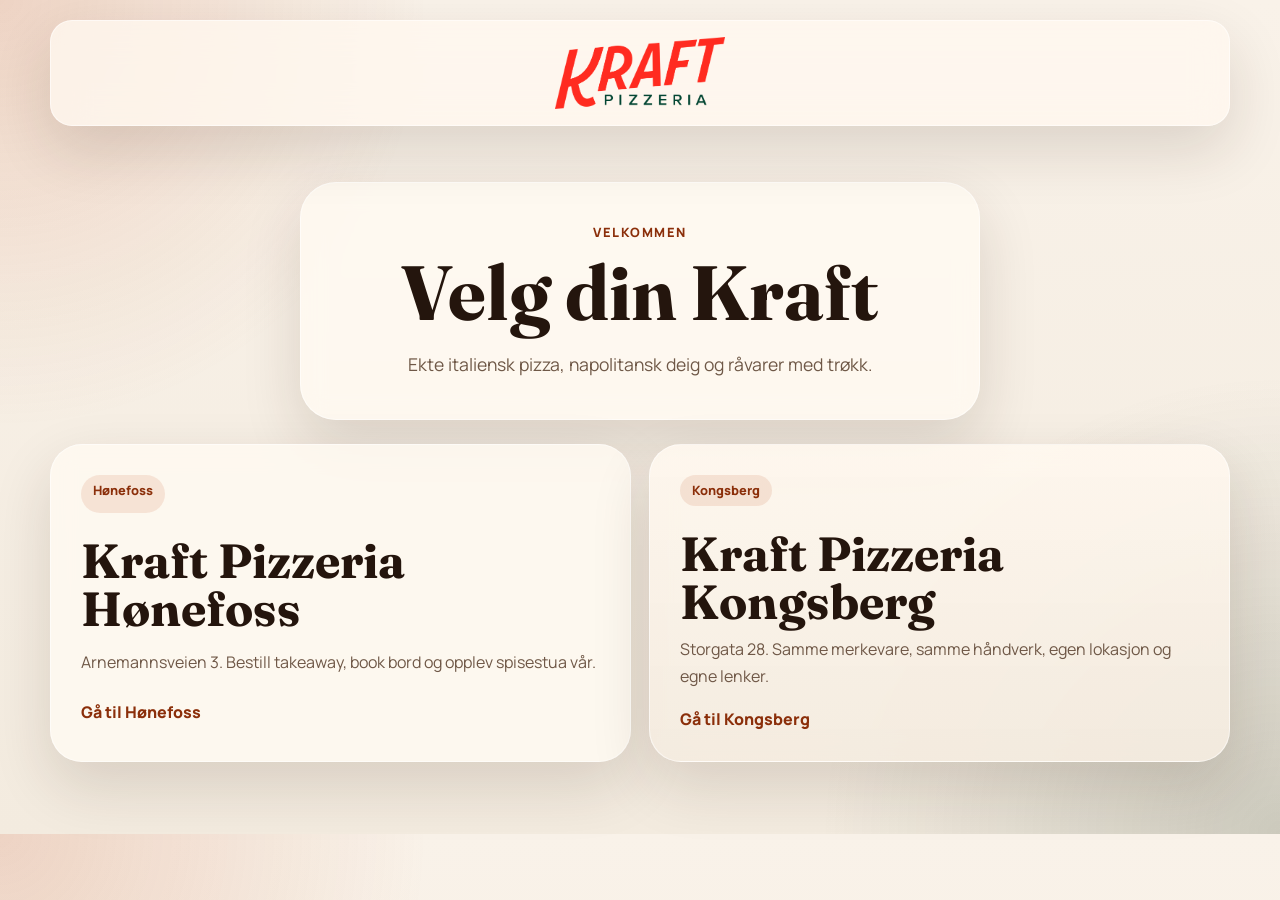
==== index.html @ 5636f3ab "Initial commit for Kraft Pizzeria site" ====
<!DOCTYPE html>
<html lang="no">
  <head>
    <meta charset="UTF-8" />
    <meta name="viewport" content="width=device-width, initial-scale=1.0" />
    <title>Velg din Kraft | Kraft Pizzeria</title>
    <meta
      name="description"
      content="Velg din Kraft. Ekte italiensk pizza, napolitansk deig og råvarer med trøkk."
    />
    <link rel="canonical" href="https://kraftpizzeria.no/" />
    <link rel="icon" type="image/png" href="KRAFT_Logo.png" />
    <link rel="apple-touch-icon" href="KRAFT_Logo.png" />
    <meta name="theme-color" content="#b64a1b" />
    <meta property="og:type" content="website" />
    <meta property="og:locale" content="nb_NO" />
    <meta property="og:site_name" content="Kraft Pizzeria" />
    <meta property="og:title" content="Velg din Kraft | Kraft Pizzeria" />
    <meta
      property="og:description"
      content="Ekte italiensk pizza, napolitansk deig og råvarer med trøkk."
    />
    <meta property="og:url" content="https://kraftpizzeria.no/" />
    <meta property="og:image" content="https://kraftpizzeria.no/honefoss-fasade.jpg" />
    <meta property="og:image:alt" content="Kraft Pizzeria" />
    <meta name="twitter:card" content="summary_large_image" />
    <meta name="twitter:title" content="Velg din Kraft | Kraft Pizzeria" />
    <meta
      name="twitter:description"
      content="Ekte italiensk pizza, napolitansk deig og råvarer med trøkk."
    />
    <meta name="twitter:image" content="https://kraftpizzeria.no/honefoss-fasade.jpg" />
    <link rel="preconnect" href="https://fonts.googleapis.com" />
    <link rel="preconnect" href="https://fonts.gstatic.com" crossorigin />
    <link
      href="https://fonts.googleapis.com/css2?family=Fraunces:wght@500;700&family=Manrope:wght@400;500;700;800&display=swap"
      rel="stylesheet"
    />
    <link rel="stylesheet" href="styles.css" />
  </head>
  <body class="landing-page">
    <div class="site-shell">
      <header class="topbar topbar-landing">
        <a class="brand" href="./" aria-label="Kraft Pizzeria">
          <img src="KRAFT_Logo.png" alt="Kraft Pizzeria" />
        </a>
      </header>

      <main class="landing-main">
        <section class="landing-hero">
          <div class="hero-copy selector-copy">
            <p class="eyebrow">Velkommen</p>
            <h1>Velg din Kraft</h1>
            <p class="lead">
              Ekte italiensk pizza, napolitansk deig og råvarer med trøkk.
            </p>
          </div>
        </section>

        <section class="selector-grid" aria-label="Velg lokasjon">
          <a class="selector-card" href="./honefoss/">
            <span class="menu-tag">Hønefoss</span>
            <h2>Kraft Pizzeria Hønefoss</h2>
            <p>Arnemannsveien 3. Bestill takeaway, book bord og opplev spisestua vår.</p>
            <span class="selector-arrow">Gå til Hønefoss</span>
          </a>

          <a class="selector-card selector-card-alt" href="./kongsberg/">
            <span class="menu-tag">Kongsberg</span>
            <h2>Kraft Pizzeria Kongsberg</h2>
            <p>Storgata 28. Samme merkevare, samme håndverk, egen lokasjon og egne lenker.</p>
            <span class="selector-arrow">Gå til Kongsberg</span>
          </a>
        </section>
      </main>
    </div>
  </body>
</html>
---- styles.css ----
:root {
  --bg: #f5efe4;
  --bg-strong: #e8ddcb;
  --paper: rgba(255, 250, 242, 0.82);
  --paper-strong: #fff8ef;
  --text: #24150d;
  --muted: #6f5847;
  --line: rgba(36, 21, 13, 0.1);
  --accent: #ba4a1b;
  --accent-dark: #8b2f0a;
  --olive: #304333;
  --shadow: 0 24px 60px rgba(49, 26, 15, 0.14);
}

* {
  box-sizing: border-box;
}

html {
  scroll-behavior: smooth;
}

body {
  margin: 0;
  font-family: "Manrope", sans-serif;
  color: var(--text);
  line-height: 1.5;
  background:
    radial-gradient(circle at top left, rgba(186, 74, 27, 0.18), transparent 28%),
    radial-gradient(circle at bottom right, rgba(48, 67, 51, 0.2), transparent 30%),
    linear-gradient(180deg, #f9f2e9 0%, #f3ebdf 100%);
}

a {
  color: inherit;
  text-decoration: none;
}

.site-shell {
  width: min(1180px, calc(100% - 32px));
  margin: 0 auto;
  padding: 20px 0 48px;
}

body.has-mobile-bar {
  padding-bottom: 96px;
}

.topbar {
  position: sticky;
  top: 16px;
  z-index: 10;
  display: flex;
  align-items: center;
  justify-content: space-between;
  gap: 16px;
  padding: 16px 20px;
  background: rgba(255, 248, 239, 0.8);
  border: 1px solid rgba(255, 255, 255, 0.55);
  border-radius: 22px;
  backdrop-filter: blur(18px);
  box-shadow: var(--shadow);
}

.topbar-landing {
  justify-content: center;
}

.brand,
h1,
h2,
h3 {
  font-family: "Fraunces", serif;
}

.brand {
  display: inline-flex;
  align-items: center;
  flex: 0 0 auto;
}

.brand img {
  display: block;
  width: auto;
  height: 72px;
}

.nav {
  display: flex;
  gap: 24px;
  color: var(--muted);
  font-weight: 600;
}

.nav-location {
  display: inline-flex;
  align-items: center;
  justify-content: center;
  min-height: 40px;
  padding: 0 14px;
  border: 1px solid var(--line);
  border-radius: 999px;
  background: rgba(255, 248, 239, 0.55);
}

.nav-location.is-active {
  color: var(--text);
  border-color: rgba(186, 74, 27, 0.3);
  background: rgba(186, 74, 27, 0.14);
}

.location-switch-mobile {
  display: none;
}

.nav a:hover,
.card-actions a:hover {
  color: var(--accent-dark);
}

.button {
  display: inline-flex;
  align-items: center;
  justify-content: center;
  min-height: 48px;
  padding: 0 22px;
  border-radius: 999px;
  border: 1px solid transparent;
  background: var(--accent);
  color: #fff7f0;
  font-weight: 800;
  transition: transform 180ms ease, background 180ms ease, border-color 180ms ease,
    box-shadow 180ms ease;
}

.button:hover {
  transform: translateY(-1px);
  background: var(--accent-dark);
}

.button:focus-visible,
.nav a:focus-visible,
.card-actions a:focus-visible,
.faq-item summary:focus-visible {
  outline: 2px solid var(--accent-dark);
  outline-offset: 3px;
}

.button-secondary,
.button-ghost {
  color: var(--text);
  background: transparent;
  border-color: var(--line);
}

.button-small {
  min-height: 42px;
}

.hero {
  display: block;
  padding: 72px 0 48px;
}

.landing-main {
  padding: 56px 0 24px;
}

.landing-hero {
  padding: 0 0 24px;
}

.hero-copy,
.location-card,
.menu-grid article,
.quote-card,
.checklist,
.cta-panel,
.stats article {
  background: var(--paper);
  border: 1px solid rgba(255, 255, 255, 0.55);
  box-shadow: var(--shadow);
  backdrop-filter: blur(12px);
}

.reveal {
  opacity: 0;
  transform: translateY(22px);
  transition: opacity 700ms ease, transform 700ms ease;
}

.reveal.is-visible {
  opacity: 1;
  transform: translateY(0);
}

.hero-copy {
  padding: 40px;
  border-radius: 36px;
  max-width: 760px;
}

.selector-copy {
  max-width: 680px;
  margin: 0 auto;
  text-align: center;
}

.eyebrow {
  margin: 0 0 14px;
  letter-spacing: 0.12em;
  text-transform: uppercase;
  font-size: 0.8rem;
  font-weight: 800;
  color: var(--accent-dark);
}

h1 {
  margin: 0;
  font-size: clamp(3rem, 6vw, 5.6rem);
  line-height: 0.96;
}

.lead {
  max-width: 56ch;
  margin: 20px 0 0;
  color: var(--muted);
  font-size: 1.1rem;
  line-height: 1.65;
}

.hero-actions {
  display: flex;
  flex-wrap: wrap;
  gap: 14px;
  margin-top: 28px;
}

.hero-points {
  display: grid;
  gap: 10px;
  margin: 28px 0 0;
  padding: 0;
  list-style: none;
  color: var(--text);
}

.hero-points li::before {
  content: "•";
  margin-right: 10px;
  color: var(--accent);
}

.badge,
.menu-tag {
  display: inline-flex;
  width: fit-content;
  margin-bottom: 14px;
  padding: 6px 12px;
  border-radius: 999px;
  background: rgba(186, 74, 27, 0.12);
  color: var(--accent-dark);
  font-size: 0.8rem;
  font-weight: 800;
}

.muted {
  color: var(--muted);
}

.stats,
.location-grid,
.menu-grid,
.experience-layout,
.gallery-grid,
.showcase-grid,
.service-grid,
.atmosphere-grid,
.room-grid,
.faq-list,
.selector-grid {
  display: grid;
  gap: 18px;
}

.selector-grid {
  grid-template-columns: repeat(2, minmax(0, 1fr));
}

.selector-card {
  display: grid;
  gap: 10px;
  padding: 30px;
  border-radius: 32px;
  background: var(--paper);
  border: 1px solid rgba(255, 255, 255, 0.55);
  box-shadow: var(--shadow);
  backdrop-filter: blur(12px);
  transition: transform 180ms ease, box-shadow 180ms ease, border-color 180ms ease;
}

.selector-card:hover {
  transform: translateY(-2px);
  border-color: rgba(186, 74, 27, 0.28);
}

.selector-card h2 {
  margin: 0;
  font-size: clamp(2rem, 4vw, 3rem);
  line-height: 1;
}

.selector-card p {
  margin: 0;
  color: var(--muted);
  font-size: 1rem;
  line-height: 1.65;
}

.selector-arrow {
  margin-top: 8px;
  font-weight: 800;
  color: var(--accent-dark);
}

.selector-card-alt {
  background:
    linear-gradient(180deg, rgba(255, 248, 239, 0.9), rgba(244, 235, 223, 0.92));
}

.stats {
  grid-template-columns: minmax(0, 1fr);
  max-width: 420px;
}

.stats article {
  display: grid;
  gap: 8px;
  padding: 24px;
  border-radius: 24px;
}

.stats strong {
  font-size: 1.6rem;
}

.showcase-grid {
  grid-template-columns: 1.1fr 0.9fr;
  align-items: stretch;
}

.location-grid {
  max-width: 980px;
}

.location-card {
  display: grid;
  grid-template-columns: minmax(300px, 0.95fr) minmax(0, 1.05fr);
  overflow: hidden;
  border-radius: 32px;
}

.location-visual {
  min-height: 420px;
  margin: 0;
}

.location-visual img {
  display: block;
  width: 100%;
  height: 100%;
  object-fit: cover;
  object-position: center;
}

.location-copy {
  display: grid;
  align-content: center;
  gap: 16px;
  padding: 34px;
}

.location-copy h3 {
  margin: 0;
  font-size: clamp(2rem, 4vw, 3rem);
}

.location-copy p {
  margin: 0;
  color: var(--muted);
  line-height: 1.7;
}

.showcase-visual,
.showcase-content,
.service-card,
.atmosphere-card,
.room-card,
.final-image-card {
  overflow: hidden;
  border-radius: 32px;
  background: var(--paper);
  border: 1px solid rgba(255, 255, 255, 0.55);
  box-shadow: var(--shadow);
}

.showcase-visual {
  min-height: 540px;
}

.showcase-visual img,
.atmosphere-card img,
.final-image-card img {
  display: block;
  width: 100%;
  height: 100%;
  object-fit: cover;
}

.showcase-content {
  display: grid;
  align-content: center;
  gap: 22px;
  padding: 34px;
}

.showcase-content p,
.service-card p,
.atmosphere-copy p,
.final-image-copy p {
  color: var(--muted);
  line-height: 1.7;
}

.feature-list {
  display: grid;
  gap: 16px;
}

.feature-list div {
  padding-top: 16px;
  border-top: 1px solid var(--line);
}

.feature-list strong,
.service-card h3,
.atmosphere-copy h3 {
  display: block;
  margin-bottom: 6px;
  font-size: 1.2rem;
}

.service-card h3,
.atmosphere-copy h3 {
  margin-top: 0;
}

.section {
  padding-top: 78px;
}

.section-heading {
  max-width: 720px;
  margin-bottom: 28px;
}

.section-heading.narrow {
  max-width: 820px;
}

h2 {
  margin: 0;
  font-size: clamp(2rem, 4vw, 3.4rem);
  line-height: 1.05;
}

.section-heading + * {
  margin-top: 0;
}

.location-grid {
  grid-template-columns: 1fr;
  max-width: 760px;
}

.location-card,
.menu-grid article,
.quote-card,
.checklist,
.cta-panel {
  border-radius: 30px;
}

.location-card {
  padding: 28px;
}

.location-card.accent {
  background: linear-gradient(180deg, rgba(186, 74, 27, 0.12), rgba(255, 248, 239, 0.85));
}

.location-card p,
.menu-grid p,
.checklist p,
.cta-panel p,
.quote-card p {
  color: var(--muted);
  line-height: 1.65;
}

.card-actions {
  display: flex;
  flex-wrap: wrap;
  gap: 18px;
  margin-top: 20px;
  font-weight: 800;
}

.service-grid {
  grid-template-columns: repeat(3, 1fr);
}

.service-card {
  padding: 28px;
}

.service-card,
.menu-grid article,
.gallery-card,
.atmosphere-card,
.faq-item {
  scroll-margin-top: 120px;
}

.room-grid {
  grid-template-columns: repeat(2, 1fr);
}

.room-card {
  position: relative;
  min-height: 440px;
}

.room-card::after {
  content: "";
  position: absolute;
  inset: 0;
  background: linear-gradient(180deg, rgba(20, 13, 9, 0.12), rgba(20, 13, 9, 0.78));
}

.room-card img {
  display: block;
  width: 100%;
  height: 100%;
  object-fit: cover;
}

.room-card-dark::after {
  background: linear-gradient(180deg, rgba(20, 13, 9, 0.06), rgba(20, 13, 9, 0.84));
}

.room-copy {
  position: absolute;
  left: 0;
  right: 0;
  bottom: 0;
  z-index: 1;
  padding: 28px;
}

.room-copy h3,
.room-copy p {
  color: #fff2e4;
}

.room-copy h3 {
  margin: 0 0 8px;
}

.room-copy p {
  margin: 0;
  line-height: 1.7;
}

.menu-section {
  position: relative;
}

.menu-grid {
  grid-template-columns: repeat(3, 1fr);
}

.menu-grid article {
  padding: 26px;
}

.gallery-grid {
  grid-template-columns: 1.25fr 0.75fr 0.75fr;
  align-items: stretch;
}

.gallery-card {
  overflow: hidden;
  border-radius: 30px;
  background: var(--paper);
  border: 1px solid rgba(255, 255, 255, 0.55);
  box-shadow: var(--shadow);
}

.gallery-card img {
  display: block;
  width: 100%;
  height: 320px;
  object-fit: cover;
  object-position: center;
}

.gallery-card-large img {
  height: 100%;
  min-height: 100%;
}

.gallery-copy {
  padding: 22px 24px 26px;
}

.gallery-copy h3 {
  margin: 0;
  font-size: 1.5rem;
}

.gallery-copy p {
  color: var(--muted);
  line-height: 1.65;
}

.atmosphere-grid {
  grid-template-columns: 1.1fr 0.9fr 0.9fr;
  align-items: stretch;
}

.atmosphere-card {
  display: grid;
  grid-template-rows: minmax(280px, 1fr) auto;
}

.atmosphere-card img,
.room-card img,
.showcase-visual img,
.final-image-card img {
  object-position: center;
}

.atmosphere-card-large {
  grid-row: span 1;
}

.atmosphere-copy {
  padding: 22px 24px 26px;
}

.experience-layout {
  grid-template-columns: 0.85fr 1.15fr;
  align-items: start;
}

.quote-card {
  padding: 30px;
  background: linear-gradient(180deg, rgba(48, 67, 51, 0.95), rgba(31, 44, 34, 0.96));
}

.quote-card p {
  margin: 0;
  color: #f8efe4;
  font-size: 1.35rem;
  line-height: 1.45;
}

.checklist {
  display: grid;
  gap: 20px;
  padding: 28px;
}

.checklist h3,
.location-card h3,
.menu-grid h3 {
  margin: 0;
  font-size: 1.6rem;
}

.cta-panel {
  display: flex;
  align-items: center;
  justify-content: space-between;
  gap: 24px;
  padding: 34px;
  background:
    radial-gradient(circle at top right, rgba(255, 196, 104, 0.34), transparent 28%),
    linear-gradient(135deg, rgba(186, 74, 27, 0.16), rgba(255, 248, 239, 0.92));
}

.reviews-panel {
  display: grid;
  grid-template-columns: minmax(0, 1.15fr) minmax(280px, 0.85fr);
  align-items: stretch;
  background:
    radial-gradient(circle at top right, rgba(48, 67, 51, 0.22), transparent 28%),
    radial-gradient(circle at bottom left, rgba(186, 74, 27, 0.12), transparent 26%),
    linear-gradient(135deg, rgba(36, 21, 13, 0.08), rgba(255, 248, 239, 0.96));
}

.review-intro {
  max-width: 620px;
}

.review-intro h2 {
  max-width: 12ch;
}

.review-badges {
  display: flex;
  flex-wrap: wrap;
  gap: 10px;
  margin-top: 20px;
}

.review-badges span {
  display: inline-flex;
  align-items: center;
  min-height: 38px;
  padding: 0 14px;
  border-radius: 999px;
  background: rgba(255, 252, 247, 0.8);
  border: 1px solid rgba(36, 21, 13, 0.08);
  color: var(--accent-dark);
  font-size: 0.92rem;
  font-weight: 700;
}

.review-stack {
  display: grid;
  gap: 16px;
}

.rating-panel {
  display: flex;
  align-items: center;
  gap: 18px;
  padding: 20px 22px;
  border-radius: 24px;
  background: linear-gradient(180deg, rgba(255, 252, 247, 0.96), rgba(255, 246, 236, 0.92));
  border: 1px solid rgba(36, 21, 13, 0.1);
  box-shadow: 0 18px 38px rgba(32, 20, 12, 0.08);
}

.rating-score {
  font-family: "Fraunces", serif;
  font-size: clamp(2.6rem, 5vw, 4rem);
  line-height: 1;
  color: var(--accent-dark);
  min-width: 92px;
}

.rating-meta p,
.rating-meta strong {
  margin: 0;
}

.rating-stars {
  margin-bottom: 6px;
  letter-spacing: 0.14em;
  color: #c58a10;
  font-size: 1.05rem;
}

.rating-meta p {
  color: var(--muted);
}

.rating-meta strong {
  display: block;
  margin-top: 4px;
}

.rating-rank {
  margin-top: 8px;
  font-size: 0.95rem;
  color: var(--accent-dark);
}

.review-quote {
  position: relative;
  padding: 24px 22px 20px;
  border-radius: 24px;
  background: linear-gradient(180deg, rgba(48, 67, 51, 0.96), rgba(31, 44, 34, 0.98));
  border: 1px solid rgba(255, 255, 255, 0.08);
  box-shadow: 0 20px 44px rgba(20, 14, 10, 0.16);
}

.review-quote::before {
  content: "“";
  position: absolute;
  top: 10px;
  left: 16px;
  font-family: "Fraunces", serif;
  font-size: 3rem;
  line-height: 1;
  color: rgba(255, 242, 228, 0.22);
}

.review-quote p {
  margin: 0;
  font-family: "Fraunces", serif;
  font-size: 1.1rem;
  line-height: 1.55;
  color: #fff2e4;
}

.review-quote span {
  display: inline-block;
  margin-top: 12px;
  font-size: 0.92rem;
  color: rgba(255, 242, 228, 0.72);
}

.cta-actions {
  display: flex;
  flex-wrap: wrap;
  gap: 14px;
}

.faq-list {
  max-width: 880px;
}

.faq-item {
  background: var(--paper);
  border: 1px solid rgba(255, 255, 255, 0.55);
  border-radius: 28px;
  box-shadow: var(--shadow);
  backdrop-filter: blur(12px);
  overflow: hidden;
}

.faq-item summary {
  cursor: pointer;
  list-style: none;
  display: flex;
  align-items: center;
  justify-content: space-between;
  gap: 18px;
  padding: 24px 28px;
  font-family: "Fraunces", serif;
  font-size: 1.3rem;
  line-height: 1.25;
}

.faq-item summary::-webkit-details-marker {
  display: none;
}

.faq-item summary::after {
  content: "+";
  flex: 0 0 auto;
  color: var(--accent-dark);
  font-size: 1.5rem;
  line-height: 1;
}

.faq-item[open] summary::after {
  content: "-";
}

.faq-item p {
  margin: 0;
  padding: 0 28px 24px;
  color: var(--muted);
  line-height: 1.7;
}

.final-image-card {
  position: relative;
  min-height: 500px;
}

.final-image-card::after {
  content: "";
  position: absolute;
  inset: 0;
  background: linear-gradient(90deg, rgba(23, 14, 9, 0.82), rgba(23, 14, 9, 0.18));
}

.final-image-copy {
  position: absolute;
  z-index: 1;
  inset: auto auto 0 0;
  max-width: 720px;
  padding: 42px;
}

.final-image-copy .eyebrow,
.final-image-copy h2,
.final-image-copy p {
  color: #fff2e4;
}

.mobile-bar {
  position: fixed;
  left: 16px;
  right: 16px;
  bottom: max(16px, env(safe-area-inset-bottom));
  z-index: 20;
  display: none;
  gap: 12px;
  padding: 12px;
  background: rgba(255, 248, 239, 0.92);
  border: 1px solid rgba(255, 255, 255, 0.65);
  border-radius: 24px;
  box-shadow: var(--shadow);
  backdrop-filter: blur(18px);
}

.mobile-bar .button {
  flex: 1 1 0;
}

@media (max-width: 1100px) {
  .showcase-grid,
  .atmosphere-grid,
  .room-grid,
  .location-card {
    grid-template-columns: 1fr;
  }

  .showcase-visual {
    min-height: 420px;
  }

  .location-visual {
    min-height: 320px;
  }
}

@media (max-width: 960px) {
  .nav {
    display: none;
  }

  .location-switch-mobile {
    display: flex;
    gap: 12px;
    justify-content: center;
    margin: 16px 0 0;
  }

  .hero,
  .location-grid,
  .menu-grid,
  .experience-layout,
  .stats,
  .gallery-grid,
  .service-grid,
  .selector-grid {
    grid-template-columns: 1fr;
  }

  .cta-panel,
  .reviews-panel {
    grid-template-columns: 1fr;
  }

  .hero {
    padding-top: 42px;
  }

  .section {
    padding-top: 64px;
  }

  .brand img {
    height: 52px;
  }

  .hero-copy {
    padding: 28px;
  }

  .showcase-content,
  .service-card,
  .room-copy,
  .final-image-copy {
    padding: 28px;
  }

  .showcase-visual,
  .room-card,
  .final-image-card {
    min-height: 380px;
  }
}

@media (max-width: 640px) {
  .site-shell {
    width: min(100% - 20px, 1180px);
  }

  .topbar {
    padding: 14px 16px;
    border-radius: 18px;
    top: 10px;
  }

  .brand img {
    height: 42px;
  }

  h1 {
    font-size: clamp(2.5rem, 12vw, 4rem);
  }

  h2 {
    font-size: clamp(1.85rem, 8vw, 2.6rem);
  }

  .lead {
    font-size: 1rem;
  }

  .button,
  .button-small {
    width: 100%;
  }

  .mobile-bar {
    display: flex;
  }

  .rating-panel {
    align-items: flex-start;
    flex-direction: column;
  }

  .review-intro h2 {
    max-width: none;
  }

  .hero-actions,
  .cta-actions {
    flex-direction: column;
  }

  .hero-copy,
  .location-card,
  .checklist,
  .quote-card,
  .cta-panel,
  .selector-card {
    border-radius: 26px;
  }

  .stats article,
  .menu-grid article,
  .service-card,
  .faq-item,
  .gallery-card,
  .atmosphere-card {
    border-radius: 24px;
  }

  .gallery-card img,
  .gallery-card-large img {
    height: 260px;
  }

  .showcase-visual,
  .room-card,
  .final-image-card {
    min-height: 320px;
  }

  .faq-item summary,
  .faq-item p {
    padding-left: 20px;
    padding-right: 20px;
  }

  .faq-item summary {
    font-size: 1.1rem;
  }

  .mobile-bar {
    left: 10px;
    right: 10px;
    gap: 10px;
    padding: 10px;
    border-radius: 20px;
  }

  .mobile-bar .button {
    min-height: 46px;
    padding: 0 14px;
    font-size: 0.95rem;
  }
}
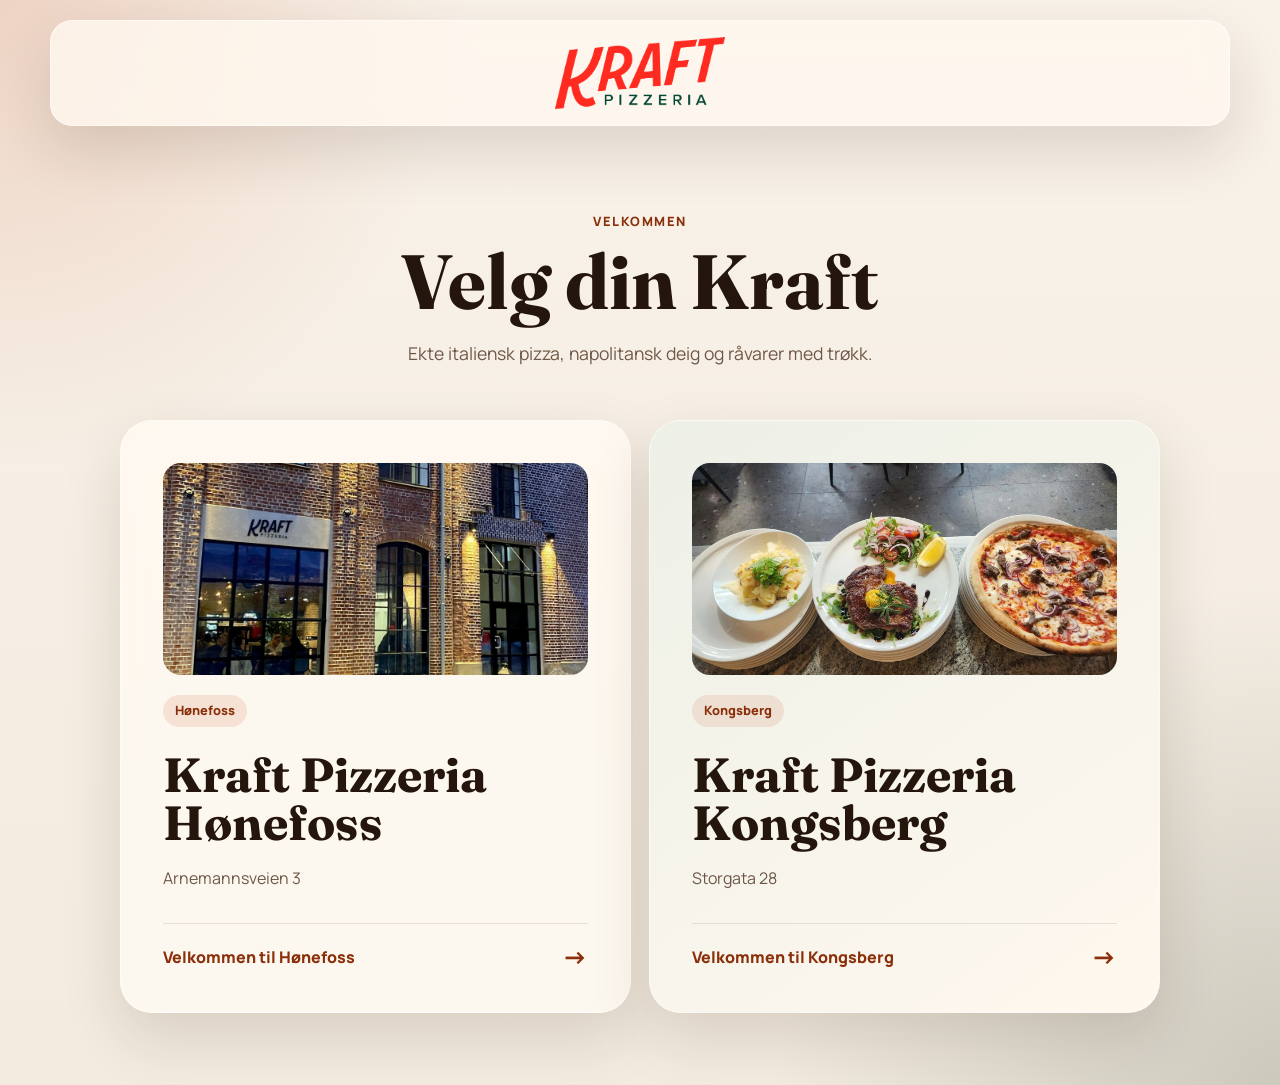
==== commit a2869d30: "Prepare multi-location Kraft website for Railway" ====
--- a/index.html
+++ b/index.html
@@ -37,6 +37,7 @@
       rel="stylesheet"
     />
     <link rel="stylesheet" href="styles.css" />
+    <link rel="stylesheet" href="locations.css" />
   </head>
   <body class="landing-page">
     <div class="site-shell">
@@ -59,17 +60,19 @@
 
         <section class="selector-grid" aria-label="Velg lokasjon">
           <a class="selector-card" href="./honefoss/">
+            <img class="selector-photo" src="honefoss-fasade.jpg" alt="Fasaden til Kraft Pizzeria i Hønefoss" width="1070" height="780" />
             <span class="menu-tag">Hønefoss</span>
             <h2>Kraft Pizzeria Hønefoss</h2>
-            <p>Arnemannsveien 3. Bestill takeaway, book bord og opplev spisestua vår.</p>
-            <span class="selector-arrow">Gå til Hønefoss</span>
+            <p>Arnemannsveien 3</p>
+            <span class="selector-arrow">Velkommen til Hønefoss <span aria-hidden="true">&rarr;</span></span>
           </a>
 
           <a class="selector-card selector-card-alt" href="./kongsberg/">
+            <img class="selector-photo" src="assets/kongsberg/pizza-pasta-og-middag.webp" alt="Pizza, pasta og middag hos Kraft Pizzeria Kongsberg" width="1600" height="1200" />
             <span class="menu-tag">Kongsberg</span>
             <h2>Kraft Pizzeria Kongsberg</h2>
-            <p>Storgata 28. Samme merkevare, samme håndverk, egen lokasjon og egne lenker.</p>
-            <span class="selector-arrow">Gå til Kongsberg</span>
+            <p>Storgata 28</p>
+            <span class="selector-arrow">Velkommen til Kongsberg <span aria-hidden="true">&rarr;</span></span>
           </a>
         </section>
       </main>
--- a/styles.css
+++ b/styles.css
@@ -162,6 +162,42 @@
   padding: 72px 0 48px;
 }
 
+.construction-main {
+  padding: 56px 0 24px;
+}
+
+.construction-panel {
+  display: grid;
+  grid-template-columns: minmax(0, 1.05fr) minmax(0, 0.95fr);
+  gap: 18px;
+  align-items: stretch;
+}
+
+.construction-visual,
+.construction-copy {
+  background: var(--paper);
+  border: 1px solid rgba(255, 255, 255, 0.55);
+  box-shadow: var(--shadow);
+  backdrop-filter: blur(12px);
+  border-radius: 36px;
+  overflow: hidden;
+}
+
+.construction-visual img {
+  display: block;
+  width: 100%;
+  height: 100%;
+  min-height: 520px;
+  object-fit: cover;
+}
+
+.construction-copy {
+  padding: 40px;
+  display: flex;
+  flex-direction: column;
+  justify-content: center;
+}
+
 .landing-main {
   padding: 56px 0 24px;
 }
@@ -961,6 +997,7 @@
   .stats,
   .gallery-grid,
   .service-grid,
+  .construction-panel,
   .selector-grid {
     grid-template-columns: 1fr;
   }
@@ -995,7 +1032,8 @@
 
   .showcase-visual,
   .room-card,
-  .final-image-card {
+  .final-image-card,
+  .construction-visual img {
     min-height: 380px;
   }
 }
@@ -1055,6 +1093,7 @@
   .checklist,
   .quote-card,
   .cta-panel,
+  .construction-copy,
   .selector-card {
     border-radius: 26px;
   }
@@ -1075,7 +1114,8 @@
 
   .showcase-visual,
   .room-card,
-  .final-image-card {
+  .final-image-card,
+  .construction-visual img {
     min-height: 320px;
   }
 
--- a/locations.css
+++ b/locations.css
@@ -0,0 +1,253 @@
+.landing-page {
+  min-height: 100svh;
+}
+
+.landing-page .topbar {
+  position: static;
+}
+
+.landing-page .landing-main {
+  max-width: 1040px;
+  margin: 0 auto;
+  padding-top: clamp(40px, 7vw, 86px);
+}
+
+.landing-page .selector-copy {
+  max-width: 850px;
+  padding: 0 16px 28px;
+  border: 0;
+  background: none;
+  box-shadow: none;
+  backdrop-filter: none;
+}
+
+.landing-page .selector-copy .lead {
+  margin-inline: auto;
+}
+
+.landing-page .selector-card {
+  min-height: 290px;
+  padding: clamp(24px, 4vw, 42px);
+  grid-template-rows: auto auto 1fr auto auto;
+}
+
+.landing-page .selector-photo {
+  display: block;
+  width: 100%;
+  height: auto;
+  aspect-ratio: 2 / 1;
+  object-fit: cover;
+  object-position: center 62%;
+  border-radius: 18px;
+  margin-bottom: 10px;
+}
+
+.landing-page .selector-card h2 {
+  align-self: end;
+  max-width: 13ch;
+  margin-bottom: 8px;
+}
+
+.landing-page .selector-arrow {
+  display: flex;
+  justify-content: space-between;
+  align-items: center;
+  gap: 16px;
+  margin-top: 22px;
+  padding-top: 20px;
+  border-top: 1px solid var(--line);
+}
+
+.landing-page .selector-arrow span {
+  font-size: 1.6rem;
+  line-height: 1;
+}
+
+.landing-page .selector-card-alt {
+  background: linear-gradient(145deg, #edf0e7, #fff8ef);
+}
+
+.landing-page .selector-card:focus-visible,
+.location-page-kongsberg a:focus-visible {
+  outline: 3px solid var(--accent-dark);
+  outline-offset: 4px;
+}
+
+.location-skip-link {
+  position: fixed;
+  top: 12px;
+  left: 12px;
+  z-index: 50;
+  padding: 12px 20px;
+  border-radius: 12px;
+  color: var(--text);
+  background: var(--paper-strong);
+  transform: translateY(-200%);
+}
+
+.location-skip-link:focus {
+  transform: translateY(0);
+}
+
+.location-page-kongsberg .nav {
+  align-items: center;
+  gap: 14px;
+}
+
+.location-page-kongsberg main [id] {
+  scroll-margin-top: 140px;
+}
+
+.location-page-kongsberg .showcase-section {
+  padding-top: 24px;
+}
+
+.location-page-kongsberg .showcase-visual {
+  margin: 0;
+  position: relative;
+}
+
+.location-page-kongsberg .showcase-visual img {
+  position: absolute;
+  inset: 0;
+}
+
+.location-page-kongsberg .location-grid {
+  max-width: none;
+}
+
+.location-page-kongsberg .location-card {
+  padding: 0;
+  grid-template-columns: minmax(0, 0.9fr) minmax(0, 1.1fr);
+}
+
+.location-page-kongsberg .location-visual {
+  position: relative;
+  min-height: 420px;
+  margin: 0;
+}
+
+.location-page-kongsberg .location-visual img {
+  position: absolute;
+  inset: 0;
+  object-position: center 55%;
+}
+
+.location-page-kongsberg .kongsberg-gallery {
+  grid-template-columns: repeat(3, minmax(0, 1fr));
+}
+
+.location-page-kongsberg .kongsberg-gallery .gallery-card {
+  display: flex;
+  flex-direction: column;
+}
+
+.location-page-kongsberg .kongsberg-gallery img {
+  height: 340px;
+  object-position: center 45%;
+}
+
+.location-page-kongsberg .kongsberg-gallery .gallery-card:last-child img {
+  object-position: center;
+}
+
+.location-page-kongsberg .final-image-card img {
+  object-position: center 68%;
+}
+
+.location-hours {
+  display: grid;
+  gap: 12px;
+  margin: 6px 0 0;
+}
+
+.location-hours div {
+  display: flex;
+  justify-content: space-between;
+  gap: 16px;
+}
+
+.location-hours dd {
+  margin: 0;
+  font-weight: 700;
+  white-space: nowrap;
+}
+
+.location-page-kongsberg .cta-panel {
+  flex-wrap: wrap;
+}
+
+.location-page-kongsberg .final-image-card {
+  height: clamp(320px, 45vw, 500px);
+  min-height: 0;
+}
+
+@media (max-width: 1100px) {
+  .location-page-kongsberg .nav {
+    display: none;
+  }
+
+  .location-page-kongsberg .location-switch-mobile {
+    display: flex;
+    justify-content: center;
+    gap: 12px;
+    margin-top: 16px;
+  }
+
+  .location-page-kongsberg .showcase-visual {
+    min-height: 0;
+    aspect-ratio: 4 / 3;
+  }
+}
+
+@media (max-width: 640px) {
+  .landing-page .selector-card {
+    min-height: 250px;
+  }
+
+  .location-page-kongsberg .location-card {
+    grid-template-columns: 1fr;
+  }
+
+  .location-page-kongsberg .hero-copy,
+  .location-page-kongsberg .location-copy {
+    padding: 24px;
+  }
+
+  .location-page-kongsberg .location-visual {
+    min-height: 320px;
+  }
+
+  .location-page-kongsberg .kongsberg-gallery {
+    grid-template-columns: 1fr;
+  }
+
+  .location-page-kongsberg .kongsberg-gallery img {
+    height: auto;
+    aspect-ratio: 4 / 3;
+  }
+
+  .location-hours {
+    font-size: 0.9rem;
+  }
+
+  .location-page-kongsberg .showcase-visual {
+    aspect-ratio: 1;
+  }
+
+  .location-page-kongsberg .mobile-bar .button {
+    font-size: 0.85rem;
+  }
+}
+
+@media (prefers-reduced-motion: reduce) {
+  .landing-page .selector-card {
+    transition: none;
+  }
+
+  .location-page-kongsberg .reveal {
+    opacity: 1;
+    transform: none;
+    transition: none;
+  }
+}
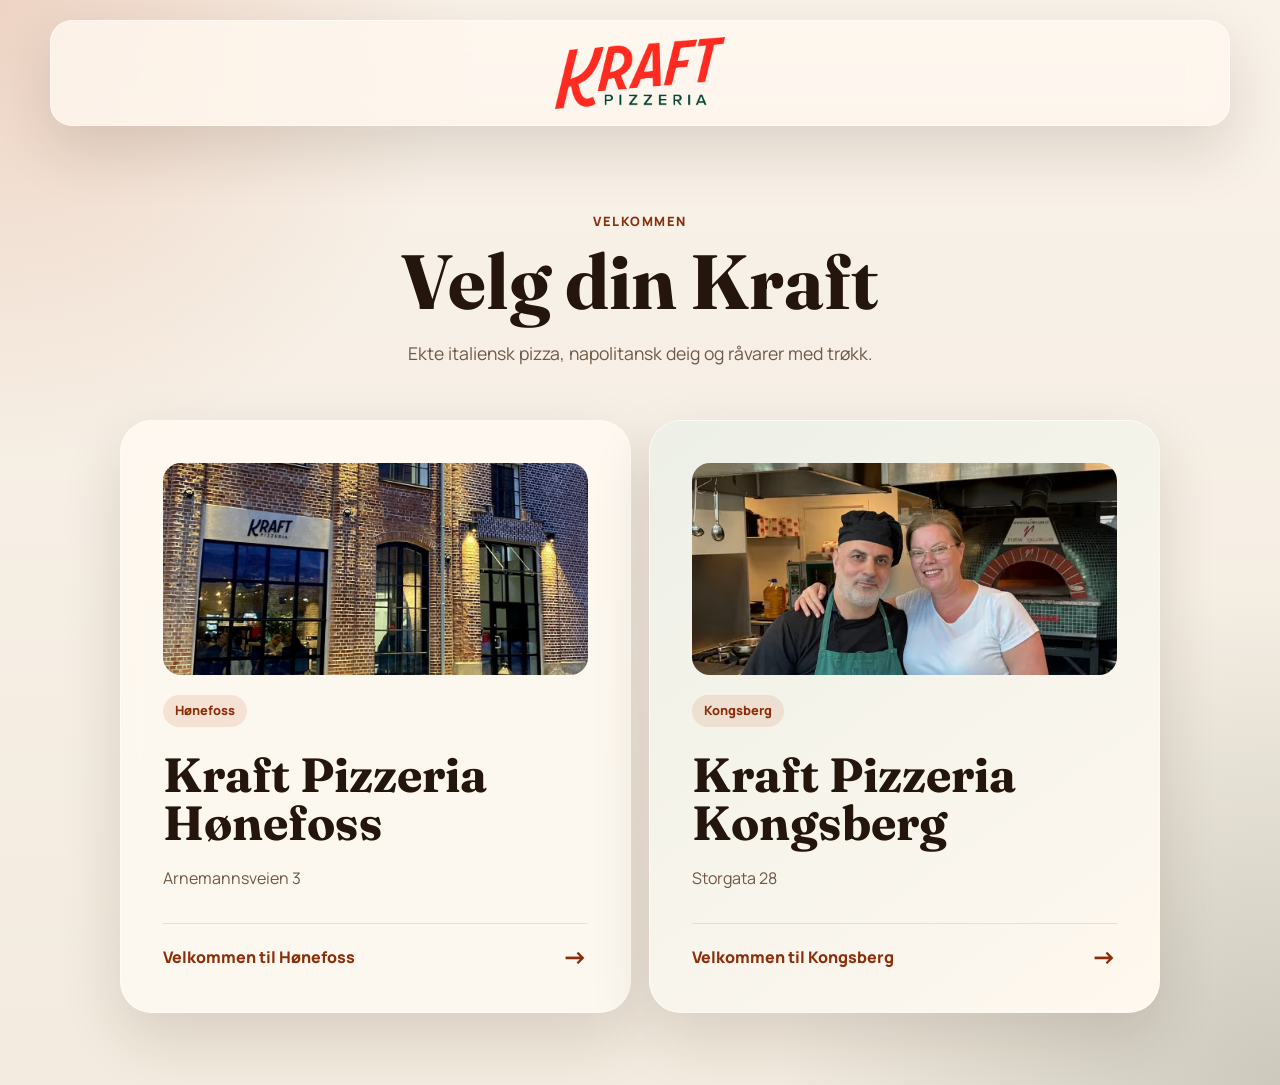
==== commit 4d08f1c3: "Use Kongsberg kitchen photo in location selector" ====
--- a/index.html
+++ b/index.html
@@ -68,7 +68,7 @@
           </a>
 
           <a class="selector-card selector-card-alt" href="./kongsberg/">
-            <img class="selector-photo" src="assets/kongsberg/pizza-pasta-og-middag.webp" alt="Pizza, pasta og middag hos Kraft Pizzeria Kongsberg" width="1600" height="1200" />
+            <img class="selector-photo" src="assets/kongsberg/kjokkenet-kongsberg.webp" alt="To personer på kjøkkenet hos Kraft Pizzeria Kongsberg" width="680" height="510" />
             <span class="menu-tag">Kongsberg</span>
             <h2>Kraft Pizzeria Kongsberg</h2>
             <p>Storgata 28</p>
--- a/locations.css
+++ b/locations.css
@@ -65,6 +65,10 @@
 
 .landing-page .selector-card-alt {
   background: linear-gradient(145deg, #edf0e7, #fff8ef);
+}
+
+.landing-page .selector-card-alt .selector-photo {
+  object-position: center 40%;
 }
 
 .landing-page .selector-card:focus-visible,
